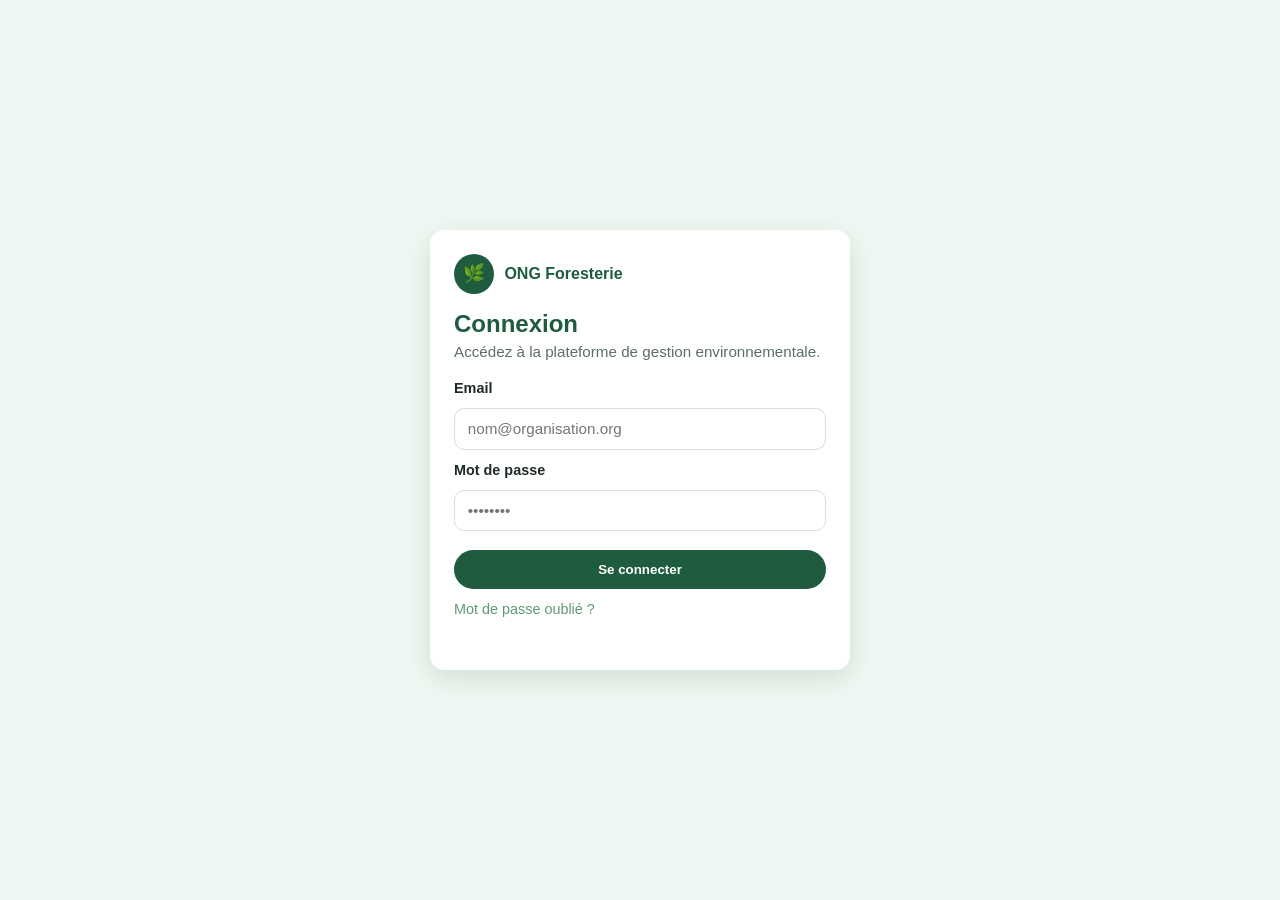
==== frontend/public/index.html @ 0e7700f9 "first commit" ====
<!doctype html>
<html lang="fr">
<head>
  <meta charset="UTF-8" />
  <meta name="viewport" content="width=device-width, initial-scale=1.0" />
  <title>ONG Foresterie - Connexion</title>
  <link rel="stylesheet" href="../src/css/style.css" />
</head>
<body class="auth-page">
  <main class="auth-layout">
    <section class="auth-card" aria-labelledby="connexion-title">
      <div class="logo-wrap" aria-hidden="true">
        <div class="logo-mark">🌿</div>
        <p class="logo-text">ONG Foresterie</p>
      </div>

      <h1 id="connexion-title">Connexion</h1>
      <p class="subtitle">Accédez à la plateforme de gestion environnementale.</p>

      <form id="login-form" novalidate>
        <label for="email">Email</label>
        <input id="email" name="email" type="email" placeholder="nom@organisation.org" required />

        <label for="password">Mot de passe</label>
        <input id="password" name="password" type="password" placeholder="••••••••" required />

        <button type="submit">Se connecter</button>
        <a class="muted-link" href="#" aria-disabled="true">Mot de passe oublié ?</a>

        <p id="form-message" class="form-message" role="status" aria-live="polite"></p>
      </form>
    </section>
  </main>
  <script src="../src/js/app.js"></script>
</body>
</html>
---- frontend/src/css/style.css ----
:root {
  --green-dark: #1f5c3f;
  --green-mid: #5f9a72;
  --green-light: #eef7f1;
  --text-dark: #1f2a22;
  --muted: #5f6e66;
  --white: #ffffff;
  --danger: #b02a37;
}

* {
  box-sizing: border-box;
}

body {
  margin: 0;
  font-family: Inter, Roboto, Arial, sans-serif;
  color: var(--text-dark);
}

.auth-page {
  min-height: 100vh;
  background: var(--green-light);
}

.auth-layout {
  min-height: 100vh;
  display: grid;
  place-items: center;
  padding: 1rem;
}

.auth-card {
  width: 100%;
  max-width: 420px;
  background: var(--white);
  border-radius: 14px;
  padding: 1.5rem;
  box-shadow: 0 8px 24px rgba(20, 52, 36, 0.12);
}

.logo-wrap {
  display: flex;
  align-items: center;
  gap: 0.65rem;
  margin-bottom: 1rem;
}

.logo-mark {
  width: 40px;
  height: 40px;
  border-radius: 999px;
  background: var(--green-dark);
  color: #fff;
  display: grid;
  place-items: center;
  font-size: 1.1rem;
}

.logo-text {
  margin: 0;
  font-weight: 700;
  color: var(--green-dark);
}

h1 {
  margin: 0;
  font-size: 1.5rem;
  color: var(--green-dark);
}

.subtitle {
  margin: 0.35rem 0 1.25rem;
  color: var(--muted);
  font-size: 0.95rem;
}

form {
  display: grid;
  gap: 0.75rem;
}

label {
  font-size: 0.9rem;
  font-weight: 600;
}

input {
  width: 100%;
  border: 1px solid #d4e2d8;
  border-radius: 10px;
  padding: 0.7rem 0.8rem;
  font-size: 0.95rem;
}

input:focus {
  outline: 2px solid rgba(95, 154, 114, 0.35);
  border-color: var(--green-mid);
}

button {
  margin-top: 0.45rem;
  border: none;
  border-radius: 999px;
  padding: 0.75rem 1rem;
  background: var(--green-dark);
  color: #fff;
  font-weight: 600;
  cursor: pointer;
}

button:hover {
  background: #174b33;
}

.muted-link {
  color: var(--green-mid);
  text-decoration: none;
  font-size: 0.9rem;
  width: fit-content;
}

.muted-link:hover {
  text-decoration: underline;
}

.form-message {
  min-height: 1.2em;
  margin: 0;
  font-size: 0.9rem;
  color: var(--danger);
}

.dashboard-page {
  min-height: 100vh;
  background: #f5faf7;
}

.with-sidebar .app-main {
  margin-left: 235px;
}

.side-nav {
  position: fixed;
  top: 0;
  left: 0;
  bottom: 0;
  width: 235px;
  background: #173f2d;
  color: #fff;
  padding: 1rem 0.8rem;
  border-right: 1px solid rgba(255, 255, 255, 0.12);
}

.side-nav-brand {
  margin: 0 0 1rem;
  padding: 0.45rem 0.5rem;
  font-weight: 700;
  font-size: 1rem;
}

.side-nav-links {
  display: grid;
  gap: 0.3rem;
}

.side-link {
  display: block;
  text-decoration: none;
  color: #d8efe1;
  border-radius: 8px;
  padding: 0.62rem 0.7rem;
  font-size: 0.92rem;
  text-transform: capitalize;
}

.side-link:hover {
  background: rgba(255, 255, 255, 0.1);
}

.side-link.active {
  background: #245f42;
  color: #fff;
  font-weight: 700;
}

.topbar {
  position: sticky;
  top: 0;
  z-index: 5;
  display: grid;
  grid-template-columns: 1fr auto 1fr;
  align-items: center;
  gap: 0.75rem;
  background: var(--green-dark);
  color: #fff;
  padding: 0.85rem 1rem;
}

.topbar-user {
  margin: 0;
  font-weight: 600;
  justify-self: start;
}

.topbar-title {
  margin: 0;
  font-size: 1.1rem;
  color: #fff;
  text-align: center;
}

.topbar-action {
  justify-self: end;
  text-decoration: none;
  color: #fff;
  font-size: 1.2rem;
  line-height: 1;
}

.dashboard-layout {
  max-width: 1100px;
  margin: 1rem auto 0;
  padding: 0 1rem 2rem;
  display: grid;
  gap: 1rem;
}

.section-block {
  background: var(--white);
  border-radius: 12px;
  box-shadow: 0 6px 16px rgba(18, 49, 34, 0.08);
  padding: 1rem;
}

.section-block h2 {
  margin: 0 0 0.75rem;
  color: var(--green-dark);
  font-size: 1.05rem;
}

.stats-grid {
  display: grid;
  grid-template-columns: repeat(4, minmax(0, 1fr));
  gap: 0.75rem;
}

.metric-card {
  border: 1px solid #e0ede4;
  border-radius: 10px;
  padding: 0.85rem;
  background: #fbfdfb;
}

.metric-label {
  margin: 0;
  color: var(--muted);
  font-size: 0.9rem;
}

.metric-value {
  margin: 0.3rem 0 0;
  font-size: 1.35rem;
  font-weight: 700;
  color: var(--green-dark);
}

.activity-grid {
  display: grid;
  grid-template-columns: repeat(2, minmax(0, 1fr));
  gap: 1rem;
}

.admin-list {
  list-style: none;
  padding: 0;
  margin: 0;
  display: grid;
  gap: 0.55rem;
}

.admin-list li {
  border: 1px solid #e5eee8;
  border-radius: 8px;
  padding: 0.65rem 0.75rem;
  display: flex;
  justify-content: space-between;
  gap: 0.75rem;
  font-size: 0.93rem;
}

.quick-actions {
  display: flex;
  flex-wrap: wrap;
  gap: 0.65rem;
}

.quick-btn {
  text-decoration: none;
  background: var(--green-dark);
  color: #fff;
  border-radius: 999px;
  padding: 0.62rem 0.95rem;
  font-weight: 600;
  font-size: 0.92rem;
}

.quick-btn:hover {
  background: #174b33;
}

.library-filters {
  display: grid;
  grid-template-columns: 2fr repeat(3, 1fr);
  gap: 0.75rem;
  margin-bottom: 0.9rem;
}

.library-filters div {
  display: grid;
  gap: 0.3rem;
}

select {
  width: 100%;
  border: 1px solid #d4e2d8;
  border-radius: 10px;
  padding: 0.68rem 0.75rem;
  font-size: 0.92rem;
  background: #fff;
}

.table-wrap {
  overflow-x: auto;
}

.admin-table {
  width: 100%;
  border-collapse: collapse;
  min-width: 760px;
  font-size: 0.93rem;
}

.admin-table thead {
  background: #f0f7f3;
}

.admin-table th,
.admin-table td {
  text-align: left;
  border-bottom: 1px solid #e3ece6;
  padding: 0.65rem 0.7rem;
}

.table-actions {
  display: flex;
  flex-wrap: wrap;
  gap: 0.35rem;
}

.table-btn {
  border: 1px solid #d5e3d9;
  border-radius: 999px;
  background: #fff;
  color: var(--green-dark);
  padding: 0.32rem 0.62rem;
  font-size: 0.82rem;
  cursor: pointer;
}

.table-btn:hover {
  background: #eef7f1;
}

.table-empty {
  text-align: center;
  color: var(--muted);
  font-style: italic;
}

.payment-form {
  display: grid;
  grid-template-columns: repeat(2, minmax(0, 1fr));
  gap: 0.8rem;
}

.payment-form div {
  display: grid;
  gap: 0.3rem;
}

.payment-form button,
.payment-form .form-message {
  grid-column: 1 / -1;
}

.status-pill {
  display: inline-flex;
  align-items: center;
  border-radius: 999px;
  padding: 0.2rem 0.55rem;
  font-size: 0.8rem;
  font-weight: 600;
}

.status-paid {
  background: #dff4e6;
  color: #18633f;
}

.status-pending {
  background: #fff1cc;
  color: #946200;
}

.status-failed {
  background: #fde2e6;
  color: #9f2232;
}

.payment-link-builder {
  display: grid;
  grid-template-columns: 1fr 1fr;
  gap: 0.8rem;
}

.payment-link-builder > div {
  display: grid;
  gap: 0.3rem;
}

.payment-link-builder button {
  grid-column: 1 / -1;
  width: fit-content;
}

.payment-link-output-wrap {
  grid-column: 1 / -1;
}

.payment-link-output-wrap .quick-btn {
  margin-top: 0.55rem;
  display: inline-flex;
}

.paid-item {
  display: flex;
  justify-content: space-between;
  gap: 0.75rem;
}

.payment-link-card {
  max-width: 520px;
}

.checkout-layout {
  display: grid;
  grid-template-columns: 1.4fr 1fr;
  gap: 1rem;
}

.checkout-main,
.checkout-summary {
  border: 1px solid #e5eee8;
  border-radius: 10px;
  padding: 0.9rem;
}

.checkout-form {
  display: grid;
  gap: 0.75rem;
}

.checkout-form > div {
  display: grid;
  gap: 0.3rem;
}

.checkout-inline-grid {
  display: grid;
  grid-template-columns: 1fr 1fr;
  gap: 0.65rem;
}

.checkout-consent {
  display: flex;
  align-items: center;
  gap: 0.45rem;
  font-size: 0.9rem;
}

.checkout-consent input {
  width: auto;
}

.checkout-summary h3 {
  margin-top: 0;
  color: var(--green-dark);
}

.checkout-summary hr {
  border: none;
  border-top: 1px solid #e5eee8;
  margin: 0.85rem 0;
}

button:disabled {
  opacity: 0.75;
  cursor: not-allowed;
}

.upload-form {
  display: grid;
  gap: 0.8rem;
}

.drop-zone {
  border: 2px dashed #b8d4c2;
  border-radius: 12px;
  padding: 1.2rem;
  text-align: center;
  background: #f8fcf9;
  transition: all 0.2s ease;
}

.drop-zone-active {
  border-color: var(--green-mid);
  background: #ecf7f0;
}

.drop-zone-title {
  margin: 0;
  font-weight: 700;
  color: var(--green-dark);
}

.drop-zone-subtitle {
  margin: 0.2rem 0 0.8rem;
  color: var(--muted);
  font-size: 0.9rem;
}

.upload-history-item {
  align-items: center;
}

.upload-history-item small {
  color: var(--muted);
}

@media (max-width: 480px) {
  .auth-card {
    padding: 1.1rem;
    border-radius: 12px;
  }
}

@media (max-width: 900px) {
  .side-nav {
    position: static;
    width: 100%;
    border-right: 0;
    border-bottom: 1px solid rgba(255, 255, 255, 0.12);
  }

  .with-sidebar .app-main {
    margin-left: 0;
  }

  .side-nav-links {
    grid-template-columns: repeat(2, minmax(0, 1fr));
  }

  .stats-grid {
    grid-template-columns: repeat(2, minmax(0, 1fr));
  }

  .activity-grid {
    grid-template-columns: 1fr;
  }

  .library-filters {
    grid-template-columns: 1fr 1fr;
  }

  .payment-form {
    grid-template-columns: 1fr;
  }

  .payment-link-builder {
    grid-template-columns: 1fr;
  }

  .checkout-layout {
    grid-template-columns: 1fr;
  }

  .checkout-inline-grid {
    grid-template-columns: 1fr;
  }
}

@media (max-width: 620px) {
  .side-nav-links {
    grid-template-columns: 1fr;
  }

  .topbar {
    grid-template-columns: 1fr auto;
    grid-template-areas:
      "user action"
      "title title";
  }

  .topbar-user {
    grid-area: user;
  }

  .topbar-title {
    grid-area: title;
    text-align: left;
    font-size: 1rem;
  }

  .topbar-action {
    grid-area: action;
  }

  .library-filters {
    grid-template-columns: 1fr;
  }
}
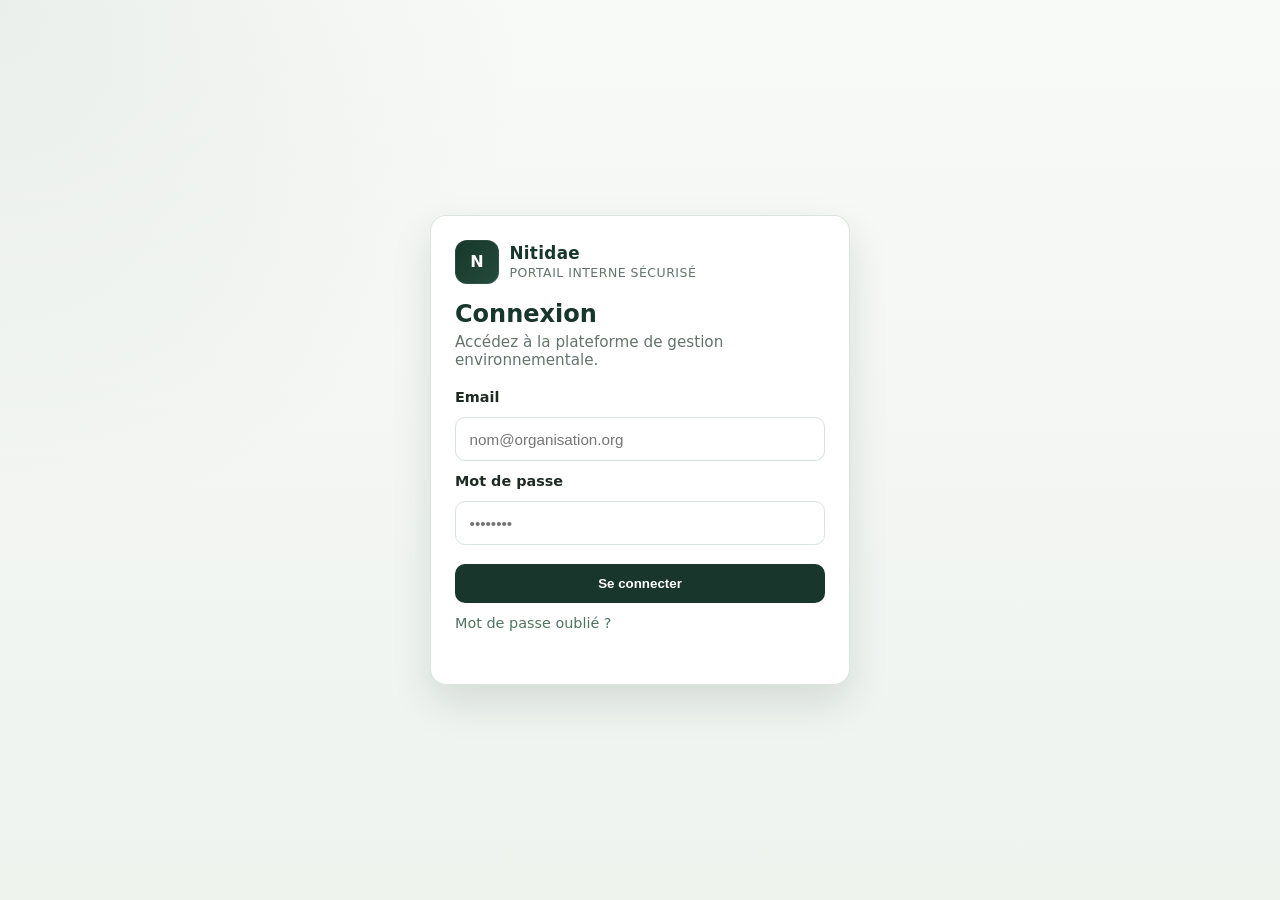
==== commit c1bc06b7: "ajout page automatisation.html" ====
--- a/frontend/public/index.html
+++ b/frontend/public/index.html
@@ -3,15 +3,18 @@
 <head>
   <meta charset="UTF-8" />
   <meta name="viewport" content="width=device-width, initial-scale=1.0" />
-  <title>ONG Foresterie - Connexion</title>
+  <title>Nitidae - Connexion</title>
   <link rel="stylesheet" href="../src/css/style.css" />
 </head>
 <body class="auth-page">
   <main class="auth-layout">
     <section class="auth-card" aria-labelledby="connexion-title">
       <div class="logo-wrap" aria-hidden="true">
-        <div class="logo-mark">🌿</div>
-        <p class="logo-text">ONG Foresterie</p>
+        <div class="logo-mark" aria-hidden="true">N</div>
+        <div class="logo-wording">
+          <p class="logo-text">Nitidae</p>
+          <p class="logo-subtext">Portail interne sécurisé</p>
+        </div>
       </div>
 
       <h1 id="connexion-title">Connexion</h1>
--- a/frontend/src/css/style.css
+++ b/frontend/src/css/style.css
@@ -1,9 +1,12 @@
 :root {
-  --green-dark: #1f5c3f;
-  --green-mid: #5f9a72;
-  --green-light: #eef7f1;
-  --text-dark: #1f2a22;
-  --muted: #5f6e66;
+  --green-dark: #18362b;
+  --green-mid: #4f7461;
+  --green-light: #eef3ee;
+  --surface: #ffffff;
+  --surface-alt: #f7f9f7;
+  --text-dark: #1f2a23;
+  --muted: #64746b;
+  --line: #d9e2db;
   --white: #ffffff;
   --danger: #b02a37;
 }
@@ -14,13 +17,16 @@
 
 body {
   margin: 0;
-  font-family: Inter, Roboto, Arial, sans-serif;
+  font-family: Inter, Roboto, system-ui, -apple-system, BlinkMacSystemFont, "Segoe UI", sans-serif;
   color: var(--text-dark);
+  background: var(--surface-alt);
 }
 
 .auth-page {
   min-height: 100vh;
-  background: var(--green-light);
+  background:
+    radial-gradient(circle at top left, rgba(79, 116, 97, 0.08), transparent 34%),
+    linear-gradient(180deg, #f8faf8, var(--green-light));
 }
 
 .auth-layout {
@@ -34,9 +40,10 @@
   width: 100%;
   max-width: 420px;
   background: var(--white);
-  border-radius: 14px;
+  border-radius: 16px;
   padding: 1.5rem;
-  box-shadow: 0 8px 24px rgba(20, 52, 36, 0.12);
+  box-shadow: 0 18px 40px rgba(18, 44, 34, 0.12);
+  border: 1px solid rgba(216, 227, 219, 0.9);
 }
 
 .logo-wrap {
@@ -47,20 +54,39 @@
 }
 
 .logo-mark {
-  width: 40px;
-  height: 40px;
-  border-radius: 999px;
-  background: var(--green-dark);
+  width: 44px;
+  height: 44px;
+  border-radius: 12px;
+  background: linear-gradient(135deg, var(--green-dark), #244c3d);
   color: #fff;
   display: grid;
   place-items: center;
-  font-size: 1.1rem;
+  font-size: 1rem;
+  font-weight: 800;
+  letter-spacing: 0.02em;
+  box-shadow: inset 0 0 0 1px rgba(255, 255, 255, 0.08);
+}
+
+.logo-wording {
+  display: grid;
+  gap: 0.1rem;
 }
 
 .logo-text {
   margin: 0;
   font-weight: 700;
   color: var(--green-dark);
+  font-size: 1.05rem;
+  letter-spacing: 0.02em;
+  text-transform: none;
+}
+
+.logo-subtext {
+  margin: 0;
+  color: var(--muted);
+  font-size: 0.78rem;
+  letter-spacing: 0.04em;
+  text-transform: uppercase;
 }
 
 h1 {
@@ -87,10 +113,11 @@
 
 input {
   width: 100%;
-  border: 1px solid #d4e2d8;
+  border: 1px solid var(--line);
   border-radius: 10px;
-  padding: 0.7rem 0.8rem;
+  padding: 0.78rem 0.85rem;
   font-size: 0.95rem;
+  background: #fff;
 }
 
 input:focus {
@@ -101,16 +128,18 @@
 button {
   margin-top: 0.45rem;
   border: none;
-  border-radius: 999px;
+  border-radius: 10px;
   padding: 0.75rem 1rem;
   background: var(--green-dark);
   color: #fff;
   font-weight: 600;
   cursor: pointer;
+  transition: transform 0.15s ease, background 0.15s ease;
 }
 
 button:hover {
-  background: #174b33;
+  background: #10271f;
+  transform: translateY(-1px);
 }
 
 .muted-link {
@@ -133,7 +162,54 @@
 
 .dashboard-page {
   min-height: 100vh;
-  background: #f5faf7;
+  background: var(--surface-alt);
+}
+
+.automation-layout {
+  display: grid;
+  gap: 1rem;
+}
+
+.desktop-locked {
+  overflow: hidden;
+}
+
+.desktop-access-blocker {
+  position: fixed;
+  inset: 0;
+  z-index: 9999;
+  display: grid;
+  place-items: center;
+  background: linear-gradient(180deg, rgba(238, 247, 241, 0.98), rgba(245, 250, 247, 0.98));
+  backdrop-filter: blur(4px);
+  padding: 1rem;
+}
+
+.desktop-access-card {
+  width: 100%;
+  max-width: 460px;
+  background: #fff;
+  border-radius: 16px;
+  padding: 1.5rem;
+  text-align: center;
+  box-shadow: 0 16px 36px rgba(18, 49, 34, 0.16);
+  border: 1px solid #e2ece5;
+}
+
+.desktop-access-icon {
+  width: 64px;
+  height: 64px;
+  margin: 0 auto 0.9rem;
+  border-radius: 999px;
+  display: grid;
+  place-items: center;
+  background: var(--green-light);
+  font-size: 1.8rem;
+}
+
+.desktop-access-card h2 {
+  margin: 0 0 0.5rem;
+  color: var(--green-dark);
 }
 
 .with-sidebar .app-main {
@@ -146,17 +222,20 @@
   left: 0;
   bottom: 0;
   width: 235px;
-  background: #173f2d;
+  background: linear-gradient(180deg, #152f25, #18362b 72%, #163023);
   color: #fff;
   padding: 1rem 0.8rem;
-  border-right: 1px solid rgba(255, 255, 255, 0.12);
+  border-right: 1px solid rgba(255, 255, 255, 0.06);
 }
 
 .side-nav-brand {
   margin: 0 0 1rem;
-  padding: 0.45rem 0.5rem;
+  padding: 0.65rem 0.75rem;
   font-weight: 700;
-  font-size: 1rem;
+  font-size: 0.95rem;
+  letter-spacing: 0.08em;
+  text-transform: uppercase;
+  color: rgba(255, 255, 255, 0.92);
 }
 
 .side-nav-links {
@@ -167,7 +246,7 @@
 .side-link {
   display: block;
   text-decoration: none;
-  color: #d8efe1;
+  color: rgba(228, 239, 231, 0.92);
   border-radius: 8px;
   padding: 0.62rem 0.7rem;
   font-size: 0.92rem;
@@ -175,11 +254,11 @@
 }
 
 .side-link:hover {
-  background: rgba(255, 255, 255, 0.1);
+  background: rgba(255, 255, 255, 0.08);
 }
 
 .side-link.active {
-  background: #245f42;
+  background: rgba(255, 255, 255, 0.11);
   color: #fff;
   font-weight: 700;
 }
@@ -192,7 +271,9 @@
   grid-template-columns: 1fr auto 1fr;
   align-items: center;
   gap: 0.75rem;
-  background: var(--green-dark);
+  background: rgba(255, 255, 255, 0.88);
+  backdrop-filter: blur(10px);
+  border-bottom: 1px solid var(--line);
   color: #fff;
   padding: 0.85rem 1rem;
 }
@@ -201,19 +282,20 @@
   margin: 0;
   font-weight: 600;
   justify-self: start;
+  color: var(--green-dark);
 }
 
 .topbar-title {
   margin: 0;
   font-size: 1.1rem;
-  color: #fff;
+  color: var(--green-dark);
   text-align: center;
 }
 
 .topbar-action {
   justify-self: end;
   text-decoration: none;
-  color: #fff;
+  color: var(--green-dark);
   font-size: 1.2rem;
   line-height: 1;
 }
@@ -228,8 +310,9 @@
 
 .section-block {
   background: var(--white);
-  border-radius: 12px;
-  box-shadow: 0 6px 16px rgba(18, 49, 34, 0.08);
+  border-radius: 14px;
+  box-shadow: 0 10px 28px rgba(18, 44, 34, 0.07);
+  border: 1px solid var(--line);
   padding: 1rem;
 }
 
@@ -246,10 +329,10 @@
 }
 
 .metric-card {
-  border: 1px solid #e0ede4;
+  border: 1px solid var(--line);
   border-radius: 10px;
   padding: 0.85rem;
-  background: #fbfdfb;
+  background: #fbfcfb;
 }
 
 .metric-label {
@@ -280,7 +363,7 @@
 }
 
 .admin-list li {
-  border: 1px solid #e5eee8;
+  border: 1px solid var(--line);
   border-radius: 8px;
   padding: 0.65rem 0.75rem;
   display: flex;
@@ -299,7 +382,7 @@
   text-decoration: none;
   background: var(--green-dark);
   color: #fff;
-  border-radius: 999px;
+  border-radius: 10px;
   padding: 0.62rem 0.95rem;
   font-weight: 600;
   font-size: 0.92rem;
@@ -307,6 +390,145 @@
 
 .quick-btn:hover {
   background: #174b33;
+}
+
+.automation-grid {
+  display: grid;
+  grid-template-columns: repeat(2, minmax(0, 1fr));
+  gap: 0.8rem;
+}
+
+.automation-card {
+  border: 1px solid #e5eee8;
+  border-radius: 12px;
+  padding: 0.9rem;
+  background: #fbfdfb;
+  display: grid;
+  gap: 0.55rem;
+}
+
+.automation-card-title {
+  margin: 0;
+  color: var(--green-dark);
+  font-weight: 700;
+}
+
+.automation-meta {
+  display: flex;
+  flex-wrap: wrap;
+  gap: 0.5rem;
+  align-items: center;
+  justify-content: space-between;
+}
+
+.automation-status {
+  display: inline-flex;
+  padding: 0.2rem 0.55rem;
+  border-radius: 999px;
+  font-size: 0.8rem;
+  font-weight: 700;
+}
+
+.automation-status.active {
+  background: #dff4e6;
+  color: #18633f;
+}
+
+.automation-status.inactive {
+  background: #fde2e6;
+  color: #9f2232;
+}
+
+.automation-switch {
+  width: fit-content;
+}
+
+.automation-export {
+  display: grid;
+  grid-template-columns: repeat(2, minmax(0, 1fr));
+  gap: 0.8rem;
+  margin-bottom: 0.8rem;
+}
+
+.automation-export > div {
+  display: grid;
+  gap: 0.3rem;
+}
+
+.automation-actions {
+  margin-top: 0.2rem;
+}
+
+.automation-rules {
+  display: grid;
+  gap: 0.8rem;
+}
+
+.automation-rule {
+  border: 1px solid #e5eee8;
+  border-radius: 12px;
+  padding: 0.9rem;
+  display: grid;
+  gap: 0.55rem;
+  background: #fff;
+}
+
+.automation-rule-top {
+  display: flex;
+  justify-content: space-between;
+  gap: 0.75rem;
+  align-items: center;
+}
+
+.automation-rule-desc {
+  margin: 0;
+  color: var(--muted);
+}
+
+.toggle-switch {
+  position: relative;
+  display: inline-block;
+  width: 48px;
+  height: 28px;
+}
+
+.toggle-switch input {
+  opacity: 0;
+  width: 0;
+  height: 0;
+}
+
+.toggle-slider {
+  position: absolute;
+  cursor: pointer;
+  inset: 0;
+  background-color: #cddbcf;
+  transition: 0.2s;
+  border-radius: 999px;
+}
+
+.toggle-slider:before {
+  content: '';
+  position: absolute;
+  height: 22px;
+  width: 22px;
+  left: 3px;
+  bottom: 3px;
+  background: white;
+  transition: 0.2s;
+  border-radius: 50%;
+}
+
+.toggle-switch input:checked + .toggle-slider {
+  background: var(--green-dark);
+}
+
+.toggle-switch input:checked + .toggle-slider:before {
+  transform: translateX(20px);
+}
+
+.automation-rule .subtitle {
+  margin-bottom: 0;
 }
 
 .library-filters {
@@ -359,8 +581,8 @@
 }
 
 .table-btn {
-  border: 1px solid #d5e3d9;
-  border-radius: 999px;
+  border: 1px solid var(--line);
+  border-radius: 10px;
   background: #fff;
   color: var(--green-dark);
   padding: 0.32rem 0.62rem;
@@ -515,11 +737,11 @@
 }
 
 .drop-zone {
-  border: 2px dashed #b8d4c2;
+  border: 2px dashed #b7c7bd;
   border-radius: 12px;
   padding: 1.2rem;
   text-align: center;
-  background: #f8fcf9;
+  background: #fafcfa;
   transition: all 0.2s ease;
 }
 
@@ -598,6 +820,11 @@
   .checkout-inline-grid {
     grid-template-columns: 1fr;
   }
+
+  .automation-grid,
+  .automation-export {
+    grid-template-columns: 1fr;
+  }
 }
 
 @media (max-width: 620px) {
